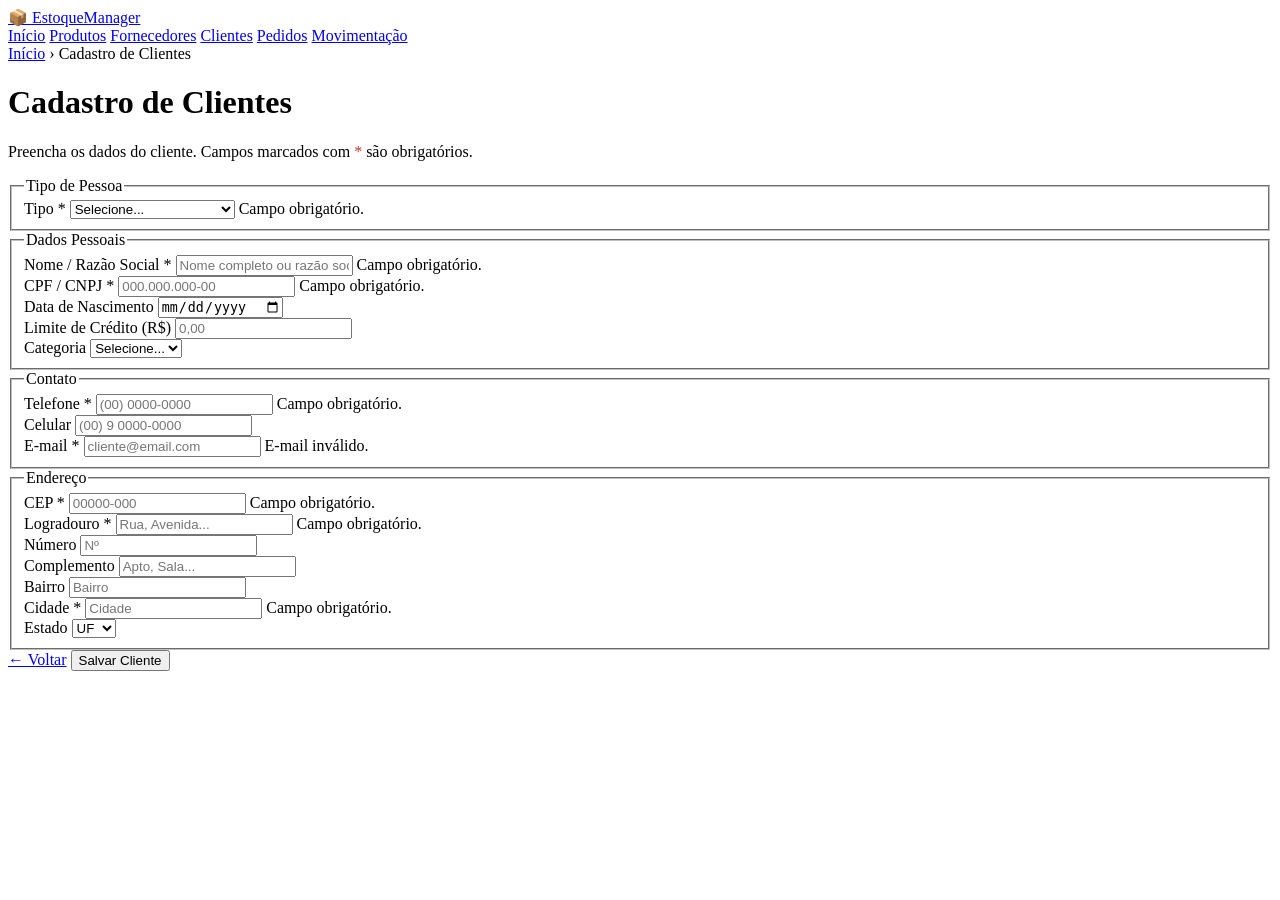
==== pages/clientes.html @ b9fe1089 "/pages" ====
<!DOCTYPE html>
<html lang="pt-BR">
<head>
  <meta charset="UTF-8"/>
  <meta name="viewport" content="width=device-width, initial-scale=1.0"/>
  <title>Cadastro de Clientes – EstoqueManager</title>
  <link rel="stylesheet" href="shared.css">
</head>
<body>
  <header>
    <a class="logo" href="../index.html">📦 EstoqueManager</a>
    <nav>
      <a href="../index.html">Início</a>
      <a href="produtos.html">Produtos</a>
      <a href="fornecedores.html">Fornecedores</a>
      <a href="clientes.html" class="active">Clientes</a>
      <a href="pedidos.html">Pedidos</a>
      <a href="movimentacao.html">Movimentação</a>
    </nav>
  </header>

  <div class="page-wrapper">
    <div class="breadcrumb"><a href="../index.html">Início</a> › Cadastro de Clientes</div>
    <h1>Cadastro de Clientes</h1>
    <p class="subtitle">Preencha os dados do cliente. Campos marcados com <span style="color:#c0392b">*</span> são obrigatórios.</p>

    <div class="form-card">
      <form id="formCliente" novalidate>

        <fieldset>
          <legend>Tipo de Pessoa</legend>
          <div class="row">
            <div class="field">
              <label>Tipo <span class="req">*</span></label>
              <select id="tipoPessoa">
                <option value="">Selecione...</option>
                <option value="PF">Pessoa Física (CPF)</option>
                <option value="PJ">Pessoa Jurídica (CNPJ)</option>
              </select>
              <span class="field-error" id="erTipo">Campo obrigatório.</span>
            </div>
          </div>
        </fieldset>

        <fieldset>
          <legend>Dados Pessoais</legend>
          <div class="row">
            <div class="field w2">
              <label>Nome / Razão Social <span class="req">*</span></label>
              <input type="text" id="nomeCliente" placeholder="Nome completo ou razão social">
              <span class="field-error" id="erNome">Campo obrigatório.</span>
            </div>
            <div class="field">
              <label id="labelDoc">CPF / CNPJ <span class="req">*</span></label>
              <input type="text" id="documento" placeholder="000.000.000-00" maxlength="18">
              <span class="field-error" id="erDoc">Campo obrigatório.</span>
            </div>
          </div>
          <div class="row">
            <div class="field">
              <label>Data de Nascimento</label>
              <input type="date" id="dataNasc">
            </div>
            <div class="field">
              <label>Limite de Crédito (R$)</label>
              <input type="number" id="limiteCredito" min="0" step="0.01" placeholder="0,00">
            </div>
            <div class="field">
              <label>Categoria</label>
              <select id="categoriaCliente">
                <option value="">Selecione...</option>
                <option>Bronze</option>
                <option>Prata</option>
                <option>Ouro</option>
                <option>Platinum</option>
              </select>
            </div>
          </div>
          <div class="info-box" id="infoBox"></div>
        </fieldset>

        <fieldset>
          <legend>Contato</legend>
          <div class="row">
            <div class="field">
              <label>Telefone <span class="req">*</span></label>
              <input type="tel" id="telCliente" placeholder="(00) 0000-0000">
              <span class="field-error" id="erTel">Campo obrigatório.</span>
            </div>
            <div class="field">
              <label>Celular</label>
              <input type="tel" id="celCliente" placeholder="(00) 9 0000-0000">
            </div>
            <div class="field">
              <label>E-mail <span class="req">*</span></label>
              <input type="email" id="emailCliente" placeholder="cliente@email.com">
              <span class="field-error" id="erEmail">E-mail inválido.</span>
            </div>
          </div>
        </fieldset>

        <fieldset>
          <legend>Endereço</legend>
          <div class="row">
            <div class="field">
              <label>CEP <span class="req">*</span></label>
              <input type="text" id="cep" placeholder="00000-000" maxlength="9">
              <span class="field-error" id="erCep">Campo obrigatório.</span>
            </div>
            <div class="field w2">
              <label>Logradouro <span class="req">*</span></label>
              <input type="text" id="rua" placeholder="Rua, Avenida...">
              <span class="field-error" id="erRua">Campo obrigatório.</span>
            </div>
            <div class="field">
              <label>Número</label>
              <input type="text" id="numero" placeholder="Nº">
            </div>
          </div>
          <div class="row">
            <div class="field">
              <label>Complemento</label>
              <input type="text" id="complemento" placeholder="Apto, Sala...">
            </div>
            <div class="field">
              <label>Bairro</label>
              <input type="text" id="bairro" placeholder="Bairro">
            </div>
            <div class="field">
              <label>Cidade <span class="req">*</span></label>
              <input type="text" id="cidade" placeholder="Cidade">
              <span class="field-error" id="erCidade">Campo obrigatório.</span>
            </div>
            <div class="field">
              <label>Estado</label>
              <select id="estado">
                <option value="">UF</option>
                <option>MG</option><option>SP</option><option>RJ</option><option>GO</option>
                <option>DF</option><option>BA</option><option>PR</option><option>RS</option>
                <option>SC</option><option>PE</option><option>CE</option><option>AM</option>
                <option>PA</option><option>MT</option><option>MS</option><option>ES</option>
              </select>
            </div>
          </div>
        </fieldset>

        <div class="form-actions">
          <a class="btn-back" href="../index.html">← Voltar</a>
          <button type="submit" class="btn-submit">Salvar Cliente</button>
        </div>
      </form>
    </div>
  </div>

  <div class="toast" id="toast"></div>

  <script>
    // Lógica 1: Adaptar máscara do documento conforme tipo de pessoa
    document.getElementById('tipoPessoa').addEventListener('change', function() {
      const doc = document.getElementById('documento');
      const label = document.getElementById('labelDoc');
      if (this.value === 'PF') {
        doc.placeholder = '000.000.000-00';
        doc.maxLength = 14;
        label.innerHTML = 'CPF <span class="req">*</span>';
      } else if (this.value === 'PJ') {
        doc.placeholder = '00.000.000/0001-00';
        doc.maxLength = 18;
        label.innerHTML = 'CNPJ <span class="req">*</span>';
      }
      doc.value = '';
    });

    // Lógica 2: Sugerir categoria com base no limite de crédito
    document.getElementById('limiteCredito').addEventListener('input', function() {
      const val = parseFloat(this.value) || 0;
      const sel = document.getElementById('categoriaCliente');
      const box = document.getElementById('infoBox');
      if (val >= 50000) { sel.value = 'Platinum'; box.textContent = '⭐ Categoria Platinum sugerida (limite ≥ R$ 50.000).'; box.className = 'info-box show'; }
      else if (val >= 20000) { sel.value = 'Ouro'; box.textContent = '🥇 Categoria Ouro sugerida (limite entre R$ 20.000 e R$ 49.999).'; box.className = 'info-box show'; }
      else if (val >= 5000) { sel.value = 'Prata'; box.textContent = '🥈 Categoria Prata sugerida (limite entre R$ 5.000 e R$ 19.999).'; box.className = 'info-box show'; }
      else { sel.value = 'Bronze'; box.className = 'info-box'; }
    });

    // Validação
    const obrigatorios = [
      ['tipoPessoa','erTipo'],['nomeCliente','erNome'],['documento','erDoc'],
      ['telCliente','erTel'],['emailCliente','erEmail'],
      ['cep','erCep'],['rua','erRua'],['cidade','erCidade']
    ];
    obrigatorios.forEach(([id, er]) => {
      document.getElementById(id).addEventListener('input', () => {
        document.getElementById(id).classList.remove('error');
        document.getElementById(er).classList.remove('show');
      });
      document.getElementById(id).addEventListener('change', () => {
        document.getElementById(id).classList.remove('error');
        document.getElementById(er).classList.remove('show');
      });
    });

    document.getElementById('formCliente').addEventListener('submit', function(e) {
      e.preventDefault();
      let ok = true;
      obrigatorios.forEach(([id, er]) => {
        if (!document.getElementById(id).value.trim()) {
          document.getElementById(id).classList.add('error');
          document.getElementById(er).classList.add('show');
          ok = false;
        }
      });
      const email = document.getElementById('emailCliente').value;
      if (email && !/^[^\s@]+@[^\s@]+\.[^\s@]+$/.test(email)) {
        document.getElementById('emailCliente').classList.add('error');
        document.getElementById('erEmail').classList.add('show');
        ok = false;
      }
      if (!ok) { toast('Preencha todos os campos obrigatórios.', 'err'); return; }
      toast('Cliente cadastrado com sucesso!', 'ok');
      setTimeout(() => this.reset(), 1800);
    });

    function toast(msg, tipo) {
      const t = document.getElementById('toast');
      t.textContent = msg;
      t.className = 'toast show ' + tipo;
      setTimeout(() => t.className = 'toast', 3000);
    }
  </script>
</body>
</html>
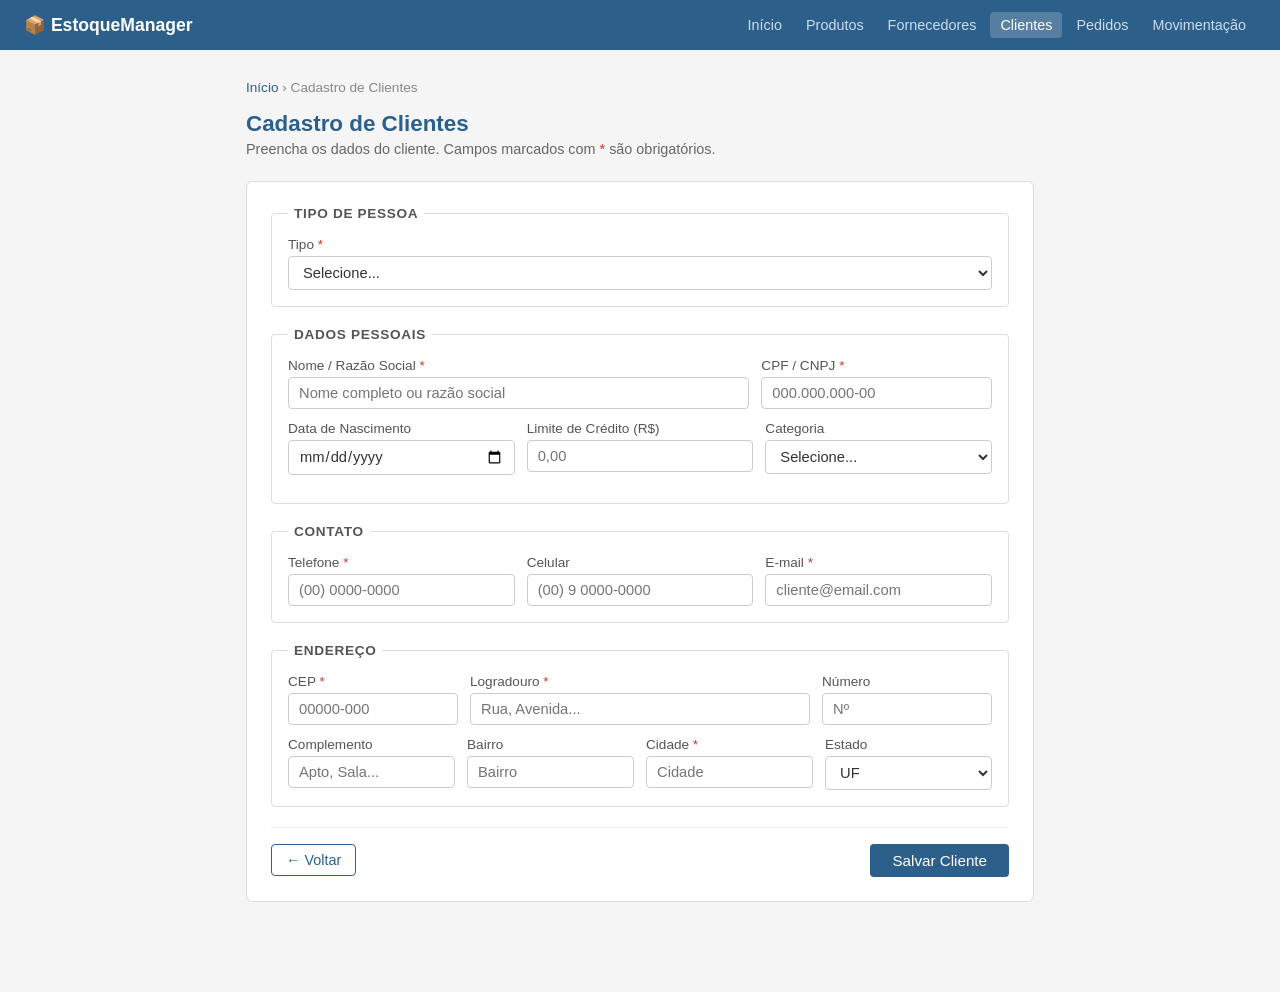
==== commit 697e86b7: "style.css" ====
--- a/pages/clientes.html
+++ b/pages/clientes.html
@@ -4,7 +4,7 @@
   <meta charset="UTF-8"/>
   <meta name="viewport" content="width=device-width, initial-scale=1.0"/>
   <title>Cadastro de Clientes – EstoqueManager</title>
-  <link rel="stylesheet" href="shared.css">
+  <link rel="stylesheet" href="../shared.css">
 </head>
 <body>
   <header>
@@ -155,7 +155,6 @@
   <div class="toast" id="toast"></div>
 
   <script>
-    // Lógica 1: Adaptar máscara do documento conforme tipo de pessoa
     document.getElementById('tipoPessoa').addEventListener('change', function() {
       const doc = document.getElementById('documento');
       const label = document.getElementById('labelDoc');
@@ -171,7 +170,6 @@
       doc.value = '';
     });
 
-    // Lógica 2: Sugerir categoria com base no limite de crédito
     document.getElementById('limiteCredito').addEventListener('input', function() {
       const val = parseFloat(this.value) || 0;
       const sel = document.getElementById('categoriaCliente');
--- a/shared.css
+++ b/shared.css
@@ -0,0 +1,189 @@
+/* shared.css – EstoqueManager */
+*, *::before, *::after { box-sizing: border-box; margin: 0; padding: 0; }
+
+body {
+  background: #f5f5f5;
+  color: #333;
+  font-family: Arial, sans-serif;
+  font-size: 15px;
+  min-height: 100vh;
+}
+
+/* HEADER */
+header {
+  background: #2c5f8a;
+  color: white;
+  padding: 12px 24px;
+  display: flex;
+  align-items: center;
+  justify-content: space-between;
+  flex-wrap: wrap;
+  gap: 8px;
+}
+header .logo {
+  font-size: 1.1rem;
+  font-weight: bold;
+  color: white;
+  text-decoration: none;
+}
+nav { display: flex; flex-wrap: wrap; gap: 4px; }
+nav a {
+  color: #cde;
+  text-decoration: none;
+  padding: 5px 10px;
+  border-radius: 4px;
+  font-size: .9rem;
+}
+nav a:hover { background: rgba(255,255,255,.15); color: white; }
+nav a.active { background: rgba(255,255,255,.2); color: white; }
+
+/* MAIN */
+.page-wrapper {
+  max-width: 820px;
+  margin: 30px auto;
+  padding: 0 16px 60px;
+}
+
+.breadcrumb {
+  font-size: .85rem;
+  color: #888;
+  margin-bottom: 16px;
+}
+.breadcrumb a { color: #2c5f8a; text-decoration: none; }
+.breadcrumb a:hover { text-decoration: underline; }
+
+h1 {
+  font-size: 1.4rem;
+  color: #2c5f8a;
+  margin-bottom: 4px;
+}
+.subtitle {
+  color: #666;
+  font-size: .9rem;
+  margin-bottom: 24px;
+}
+
+/* FORM CARD */
+.form-card {
+  background: white;
+  border: 1px solid #ddd;
+  border-radius: 6px;
+  padding: 24px;
+}
+
+/* FIELDSET */
+fieldset {
+  border: 1px solid #ddd;
+  border-radius: 4px;
+  padding: 16px;
+  margin-bottom: 20px;
+}
+legend {
+  font-weight: bold;
+  font-size: .85rem;
+  color: #555;
+  padding: 0 6px;
+  text-transform: uppercase;
+  letter-spacing: .05em;
+}
+
+/* FORM ROWS */
+.row { display: flex; gap: 12px; flex-wrap: wrap; margin-bottom: 12px; }
+.row:last-child { margin-bottom: 0; }
+.field { display: flex; flex-direction: column; gap: 4px; flex: 1; min-width: 160px; }
+.field.full { flex-basis: 100%; }
+.field.w2 { flex: 2; }
+
+label { font-size: .85rem; color: #555; }
+label .req { color: #c0392b; }
+
+input, select, textarea {
+  border: 1px solid #ccc;
+  border-radius: 4px;
+  padding: 7px 10px;
+  font-family: inherit;
+  font-size: .92rem;
+  color: #333;
+  background: white;
+  transition: border-color .15s;
+  width: 100%;
+}
+input:focus, select:focus, textarea:focus {
+  outline: none;
+  border-color: #2c5f8a;
+}
+input[readonly] { background: #f8f8f8; color: #888; }
+textarea { resize: vertical; min-height: 80px; }
+
+/* ERROR */
+input.error, select.error { border-color: #c0392b; }
+.field-error { font-size: .8rem; color: #c0392b; display: none; }
+.field-error.show { display: block; }
+
+/* INFO BOX */
+.info-box {
+  background: #fff8e1;
+  border: 1px solid #f0c040;
+  border-radius: 4px;
+  padding: 10px 14px;
+  font-size: .88rem;
+  color: #7a5c00;
+  margin-top: 8px;
+  display: none;
+}
+.info-box.show { display: block; }
+
+/* ACTIONS */
+.form-actions {
+  display: flex;
+  justify-content: space-between;
+  align-items: center;
+  margin-top: 20px;
+  padding-top: 16px;
+  border-top: 1px solid #eee;
+}
+.btn-back {
+  color: #2c5f8a;
+  text-decoration: none;
+  font-size: .9rem;
+  padding: 7px 14px;
+  border: 1px solid #2c5f8a;
+  border-radius: 4px;
+  background: white;
+  cursor: pointer;
+}
+.btn-back:hover { background: #eef4fa; }
+.btn-submit {
+  background: #2c5f8a;
+  color: white;
+  border: none;
+  border-radius: 4px;
+  padding: 8px 22px;
+  font-size: .95rem;
+  cursor: pointer;
+}
+.btn-submit:hover { background: #245178; }
+
+/* TOAST */
+.toast {
+  position: fixed;
+  bottom: 24px; right: 24px;
+  background: #333;
+  color: white;
+  border-radius: 4px;
+  padding: 10px 18px;
+  font-size: .9rem;
+  opacity: 0;
+  transform: translateY(10px);
+  transition: all .25s;
+  pointer-events: none;
+  z-index: 999;
+}
+.toast.show { opacity: 1; transform: translateY(0); }
+.toast.ok { background: #27ae60; }
+.toast.err { background: #c0392b; }
+
+@media(max-width:560px){
+  .row { flex-direction: column; }
+  .field { min-width: 100%; }
+}
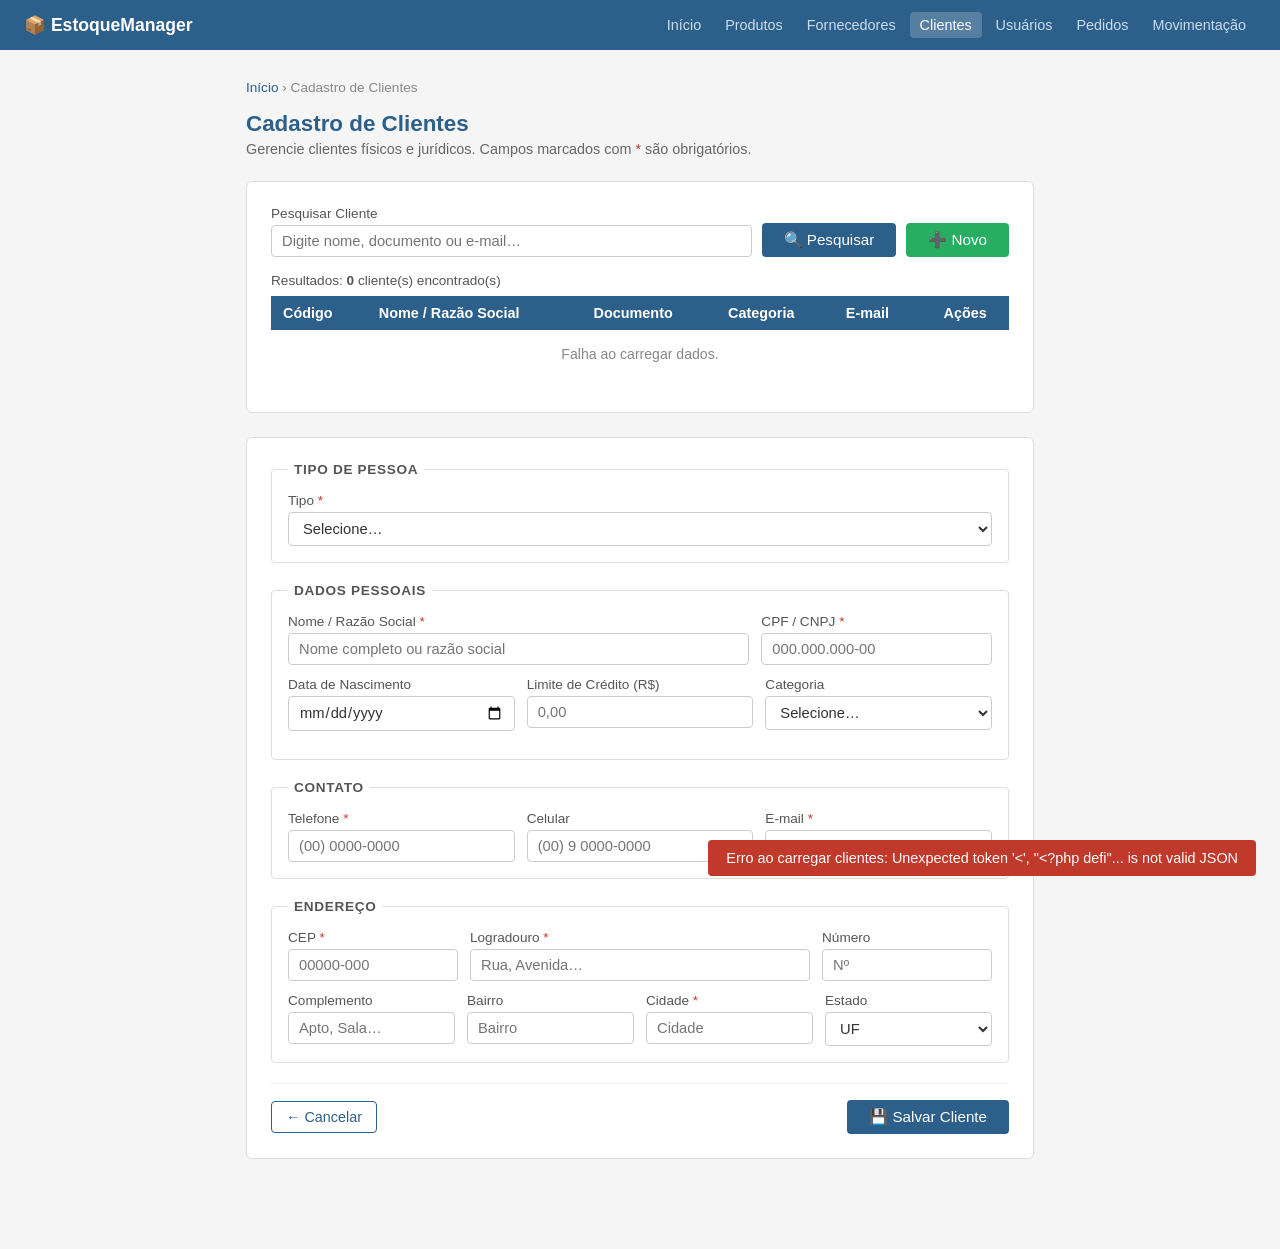
==== commit 5744d5b7: "parte de usuarios" ====
--- a/pages/clientes.html
+++ b/pages/clientes.html
@@ -5,8 +5,58 @@
   <meta name="viewport" content="width=device-width, initial-scale=1.0"/>
   <title>Cadastro de Clientes – EstoqueManager</title>
   <link rel="stylesheet" href="../shared.css">
+  <style>
+
+    .btn-edit, .btn-delete {
+      border: none; border-radius: 4px; padding: 4px 10px;
+      font-size: .82rem; cursor: pointer; margin: 0 2px;
+    }
+    .btn-edit   { background: #2c5f8a; color: white; }
+    .btn-edit:hover   { background: #245178; }
+    .btn-delete { background: #c0392b; color: white; }
+    .btn-delete:hover { background: #a93226; }
+
+
+    #modalOverlay {
+      display: none; position: fixed; inset: 0;
+      background: rgba(0,0,0,.45); z-index: 1000;
+      align-items: center; justify-content: center;
+    }
+    #modalOverlay.show { display: flex; }
+    #modalBox {
+      background: white; border-radius: 6px; padding: 28px 32px;
+      max-width: 380px; width: 90%; text-align: center;
+      box-shadow: 0 4px 20px rgba(0,0,0,.25);
+    }
+    #modalBox h3  { color: #c0392b; margin-bottom: 10px; }
+    #modalBox p   { font-size: .92rem; color: #555; margin-bottom: 22px; }
+    #modalBox .modal-actions { display: flex; gap: 12px; justify-content: center; }
+    #btnConfirmaExclusao { background: #c0392b; color: white; }
+    #btnConfirmaExclusao:hover { background: #a93226; }
+
+    #formCliente.editing { border-top: 3px solid #e67e22; }
+    #modoEdicaoAviso {
+      display: none; background: #fff3cd; border: 1px solid #f0c040;
+      border-radius: 4px; padding: 8px 14px; font-size: .88rem;
+      color: #7a5c00; margin-bottom: 16px;
+    }
+    #modoEdicaoAviso.show { display: block; }
+
+    .loading-row td {
+      text-align: center; padding: 16px; color: #888; font-size: .88rem;
+    }
+
+    #paginacao { display: flex; gap: 6px; justify-content: center; margin-top: 10px; }
+    .pg-btn {
+      border: 1px solid #ccc; background: white; border-radius: 4px;
+      padding: 4px 10px; cursor: pointer; font-size: .85rem;
+    }
+    .pg-btn.ativo { background: #2c5f8a; color: white; border-color: #2c5f8a; }
+    .pg-btn:hover:not(.ativo) { background: #eef4fa; }
+  </style>
 </head>
 <body>
+
   <header>
     <a class="logo" href="../index.html">📦 EstoqueManager</a>
     <nav>
@@ -14,6 +64,7 @@
       <a href="produtos.html">Produtos</a>
       <a href="fornecedores.html">Fornecedores</a>
       <a href="clientes.html" class="active">Clientes</a>
+      <a href="usuarios.html">Usuários</a>
       <a href="pedidos.html">Pedidos</a>
       <a href="movimentacao.html">Movimentação</a>
     </nav>
@@ -22,10 +73,56 @@
   <div class="page-wrapper">
     <div class="breadcrumb"><a href="../index.html">Início</a> › Cadastro de Clientes</div>
     <h1>Cadastro de Clientes</h1>
-    <p class="subtitle">Preencha os dados do cliente. Campos marcados com <span style="color:#c0392b">*</span> são obrigatórios.</p>
-
-    <div class="form-card">
+    <p class="subtitle">
+      Gerencie clientes físicos e jurídicos.
+      Campos marcados com <span style="color:#c0392b">*</span> são obrigatórios.
+    </p>
+
+    <div class="form-card" style="margin-bottom:24px;">
+      <div style="display:flex;align-items:flex-end;gap:10px;flex-wrap:wrap;margin-bottom:16px;">
+        <div class="field" style="flex:1;min-width:200px;margin:0;">
+          <label>Pesquisar Cliente</label>
+          <input type="text" id="campoPesquisa" placeholder="Digite nome, documento ou e-mail…">
+        </div>
+        <button type="button" class="btn-submit" id="btnPesquisar">🔍 Pesquisar</button>
+        <button type="button" class="btn-submit" id="btnNovo"
+                style="background:#27ae60;"
+                onclick="abrirFormularioNovo()">➕ Novo</button>
+      </div>
+
+      <div id="resultadoPesquisa" style="display:none;">
+        <p style="font-size:.85rem;color:#555;margin-bottom:8px;">
+          Resultados: <strong id="totalRegistros">0</strong> cliente(s) encontrado(s)
+        </p>
+        <div style="overflow-x:auto;">
+          <table id="tabelaClientes"
+                 style="width:100%;border-collapse:collapse;font-size:.9rem;">
+            <thead>
+              <tr style="background:#2c5f8a;color:white;">
+                <th style="padding:9px 12px;text-align:left;">Código</th>
+                <th style="padding:9px 12px;text-align:left;">Nome / Razão Social</th>
+                <th style="padding:9px 12px;text-align:left;">Documento</th>
+                <th style="padding:9px 12px;text-align:left;">Categoria</th>
+                <th style="padding:9px 12px;text-align:left;">E-mail</th>
+                <th style="padding:9px 12px;text-align:center;">Ações</th>
+              </tr>
+            </thead>
+            <tbody id="tabelaClientesBody"></tbody>
+          </table>
+        </div>
+        <p id="semResultados"
+           style="display:none;color:#888;font-size:.88rem;margin-top:8px;text-align:center;">
+          Nenhum resultado encontrado.
+        </p>
+        <div id="paginacao"></div>
+      </div>
+    </div>
+
+    <div class="form-card" id="painelFormulario">
+      <div id="modoEdicaoAviso">✏️ Modo edição — você está alterando o cliente <strong id="nomeEdicaoAviso"></strong>.</div>
+
       <form id="formCliente" novalidate>
+        <input type="hidden" id="clienteId">
 
         <fieldset>
           <legend>Tipo de Pessoa</legend>
@@ -33,7 +130,7 @@
             <div class="field">
               <label>Tipo <span class="req">*</span></label>
               <select id="tipoPessoa">
-                <option value="">Selecione...</option>
+                <option value="">Selecione…</option>
                 <option value="PF">Pessoa Física (CPF)</option>
                 <option value="PJ">Pessoa Jurídica (CNPJ)</option>
               </select>
@@ -68,7 +165,7 @@
             <div class="field">
               <label>Categoria</label>
               <select id="categoriaCliente">
-                <option value="">Selecione...</option>
+                <option value="">Selecione…</option>
                 <option>Bronze</option>
                 <option>Prata</option>
                 <option>Ouro</option>
@@ -109,7 +206,7 @@
             </div>
             <div class="field w2">
               <label>Logradouro <span class="req">*</span></label>
-              <input type="text" id="rua" placeholder="Rua, Avenida...">
+              <input type="text" id="rua" placeholder="Rua, Avenida…">
               <span class="field-error" id="erRua">Campo obrigatório.</span>
             </div>
             <div class="field">
@@ -120,7 +217,7 @@
           <div class="row">
             <div class="field">
               <label>Complemento</label>
-              <input type="text" id="complemento" placeholder="Apto, Sala...">
+              <input type="text" id="complemento" placeholder="Apto, Sala…">
             </div>
             <div class="field">
               <label>Bairro</label>
@@ -145,85 +242,26 @@
         </fieldset>
 
         <div class="form-actions">
-          <a class="btn-back" href="../index.html">← Voltar</a>
-          <button type="submit" class="btn-submit">Salvar Cliente</button>
+          <button type="button" class="btn-back" id="btnCancelar">← Cancelar</button>
+          <button type="submit" class="btn-submit" id="btnSalvar">💾 Salvar Cliente</button>
         </div>
       </form>
     </div>
   </div>
 
+  <div id="modalOverlay">
+    <div id="modalBox">
+      <h3>⚠️ Confirmar Exclusão</h3>
+      <p id="modalMensagem">Deseja realmente excluir este cliente? Esta ação não pode ser desfeita.</p>
+      <div class="modal-actions">
+        <button class="btn-back"   id="btnCancelaModal">Cancelar</button>
+        <button class="btn-submit" id="btnConfirmaExclusao">Excluir</button>
+      </div>
+    </div>
+  </div>
+
   <div class="toast" id="toast"></div>
 
-  <script>
-    document.getElementById('tipoPessoa').addEventListener('change', function() {
-      const doc = document.getElementById('documento');
-      const label = document.getElementById('labelDoc');
-      if (this.value === 'PF') {
-        doc.placeholder = '000.000.000-00';
-        doc.maxLength = 14;
-        label.innerHTML = 'CPF <span class="req">*</span>';
-      } else if (this.value === 'PJ') {
-        doc.placeholder = '00.000.000/0001-00';
-        doc.maxLength = 18;
-        label.innerHTML = 'CNPJ <span class="req">*</span>';
-      }
-      doc.value = '';
-    });
-
-    document.getElementById('limiteCredito').addEventListener('input', function() {
-      const val = parseFloat(this.value) || 0;
-      const sel = document.getElementById('categoriaCliente');
-      const box = document.getElementById('infoBox');
-      if (val >= 50000) { sel.value = 'Platinum'; box.textContent = '⭐ Categoria Platinum sugerida (limite ≥ R$ 50.000).'; box.className = 'info-box show'; }
-      else if (val >= 20000) { sel.value = 'Ouro'; box.textContent = '🥇 Categoria Ouro sugerida (limite entre R$ 20.000 e R$ 49.999).'; box.className = 'info-box show'; }
-      else if (val >= 5000) { sel.value = 'Prata'; box.textContent = '🥈 Categoria Prata sugerida (limite entre R$ 5.000 e R$ 19.999).'; box.className = 'info-box show'; }
-      else { sel.value = 'Bronze'; box.className = 'info-box'; }
-    });
-
-    // Validação
-    const obrigatorios = [
-      ['tipoPessoa','erTipo'],['nomeCliente','erNome'],['documento','erDoc'],
-      ['telCliente','erTel'],['emailCliente','erEmail'],
-      ['cep','erCep'],['rua','erRua'],['cidade','erCidade']
-    ];
-    obrigatorios.forEach(([id, er]) => {
-      document.getElementById(id).addEventListener('input', () => {
-        document.getElementById(id).classList.remove('error');
-        document.getElementById(er).classList.remove('show');
-      });
-      document.getElementById(id).addEventListener('change', () => {
-        document.getElementById(id).classList.remove('error');
-        document.getElementById(er).classList.remove('show');
-      });
-    });
-
-    document.getElementById('formCliente').addEventListener('submit', function(e) {
-      e.preventDefault();
-      let ok = true;
-      obrigatorios.forEach(([id, er]) => {
-        if (!document.getElementById(id).value.trim()) {
-          document.getElementById(id).classList.add('error');
-          document.getElementById(er).classList.add('show');
-          ok = false;
-        }
-      });
-      const email = document.getElementById('emailCliente').value;
-      if (email && !/^[^\s@]+@[^\s@]+\.[^\s@]+$/.test(email)) {
-        document.getElementById('emailCliente').classList.add('error');
-        document.getElementById('erEmail').classList.add('show');
-        ok = false;
-      }
-      if (!ok) { toast('Preencha todos os campos obrigatórios.', 'err'); return; }
-      toast('Cliente cadastrado com sucesso!', 'ok');
-      setTimeout(() => this.reset(), 1800);
-    });
-
-    function toast(msg, tipo) {
-      const t = document.getElementById('toast');
-      t.textContent = msg;
-      t.className = 'toast show ' + tipo;
-      setTimeout(() => t.className = 'toast', 3000);
-    }
-  </script>
+  <script src="clientes.js"></script>
 </body>
 </html>
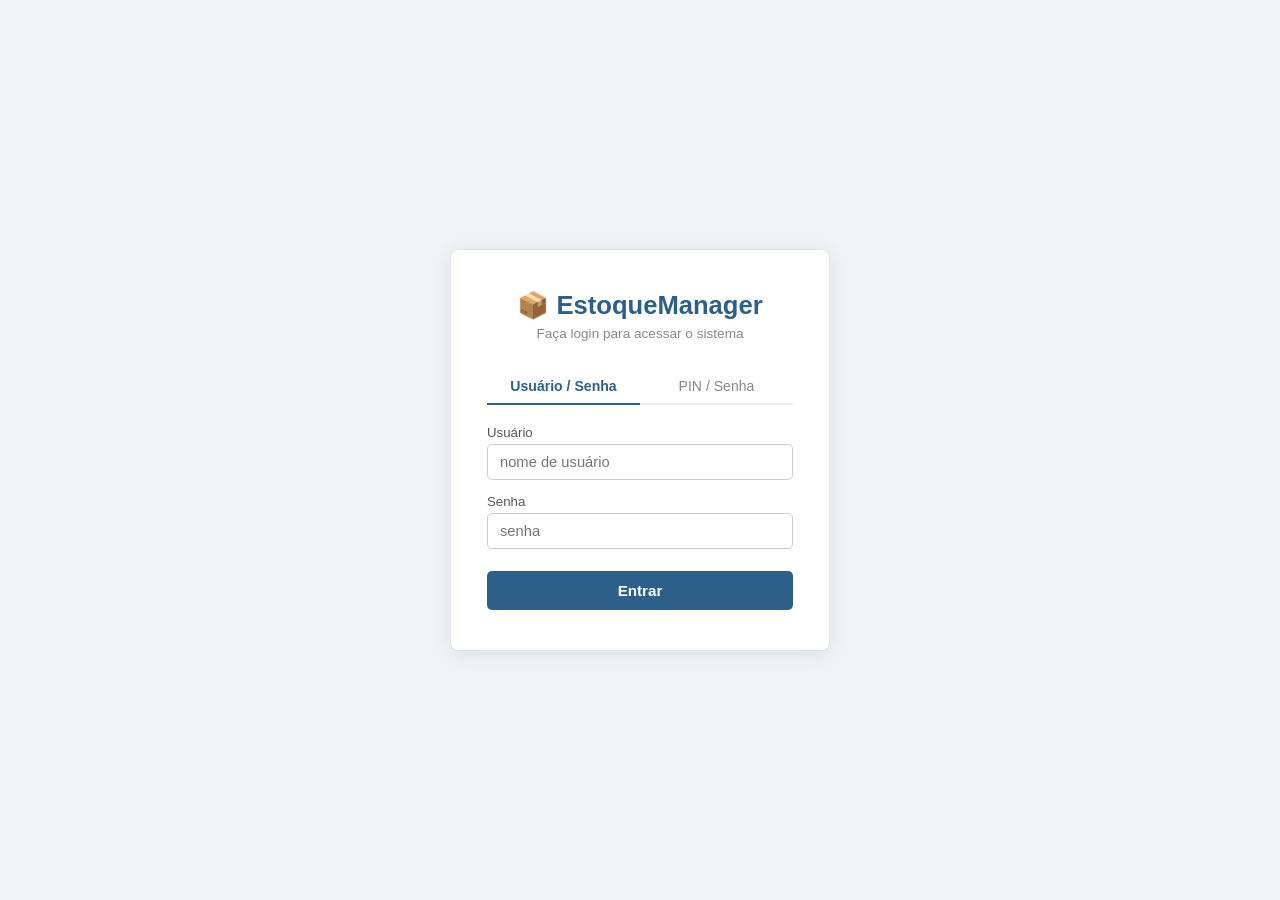
==== commit 9bbe2156: "Parte final" ====
--- a/pages/clientes.html
+++ b/pages/clientes.html
@@ -262,6 +262,7 @@
 
   <div class="toast" id="toast"></div>
 
+  <script src="auth.js"></script>
   <script src="clientes.js"></script>
 </body>
 </html>
